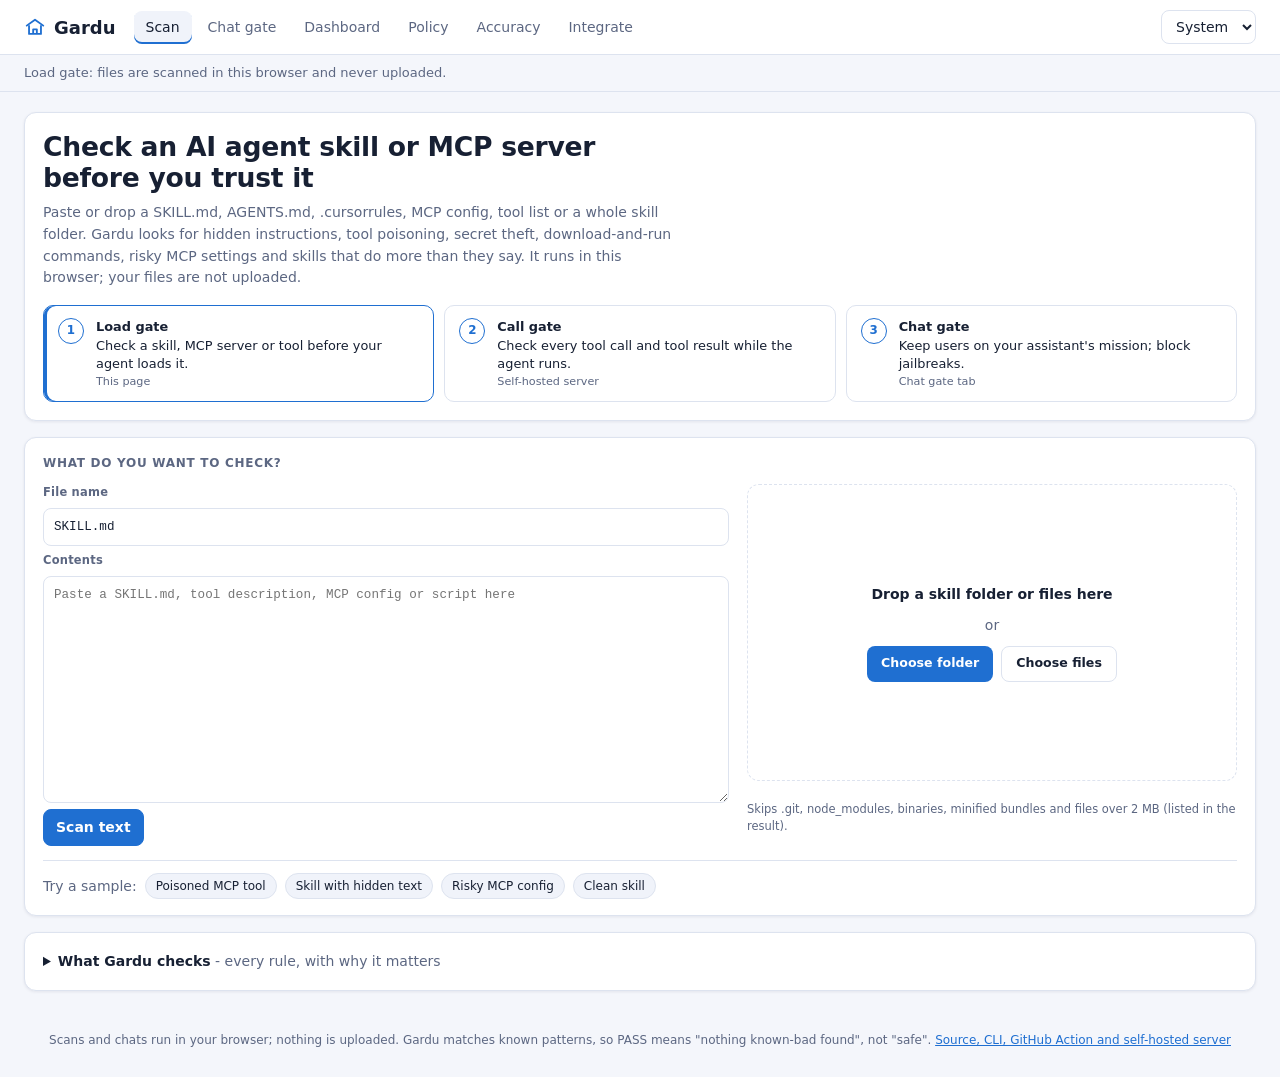
==== web/index.html @ 50b0430a "Gardu v0.1.0: load gate (skill/MCP/tool scanner), call gate, chat gate Merges ScopeGuard's chat guar" ====
<!DOCTYPE html>
<html lang="en">
<head>
<meta charset="UTF-8">
<meta name="viewport" content="width=device-width, initial-scale=1, viewport-fit=cover">
<meta name="description" content="Gardu checks AI agent skills, MCP servers and tool output for prompt injection, hidden text, leaked secrets and risky commands, and keeps business assistants on their mission.">
<meta name="theme-color" content="#0f1420">
<meta name="color-scheme" content="dark light">
<meta name="apple-mobile-web-app-capable" content="yes">
<meta name="apple-mobile-web-app-status-bar-style" content="black-translucent">
<meta name="apple-mobile-web-app-title" content="Gardu">
<title>Gardu: check AI agent skills and MCP servers before you trust them</title>
<script>
  // Apply the saved theme before first paint so the page never flashes the wrong colours.
  (function () {
    var saved = {};
    try {
      saved = JSON.parse(localStorage.getItem("scopeguard-settings-v1") || "{}");
    } catch (error) {
      saved = {};
    }
    var theme = saved.theme || "system";
    if (theme === "system") {
      theme = window.matchMedia("(prefers-color-scheme: light)").matches ? "light" : "dark";
    }
    document.documentElement.dataset.theme = theme;
  })();
</script>
<link rel="manifest" href="manifest.webmanifest">
<link rel="icon" href="icons/icon-192.png">
<link rel="apple-touch-icon" href="icons/apple-touch-icon.png">
<link rel="stylesheet" href="styles.css">
</head>
<body>
<header class="topbar">
  <h1 class="brand-title"><a class="brand" href="#/scan" aria-label="Gardu home">
    <span class="brand-mark" aria-hidden="true"><svg viewBox="0 0 24 24" width="22" height="22"><path d="M3 10.5 12 4l9 6.5" fill="none" stroke="currentColor" stroke-width="2" stroke-linecap="round" stroke-linejoin="round"/><path d="M5.5 10v9.5h13V10" fill="none" stroke="currentColor" stroke-width="2" stroke-linejoin="round"/><path d="M10 19.5v-5h4v5" fill="none" stroke="currentColor" stroke-width="2" stroke-linejoin="round"/></svg></span>
    <span class="brand-name">Gardu</span>
  </a></h1>
  <nav class="tabs" aria-label="Sections">
    <a href="#/scan" data-route="scan">Scan</a>
    <a href="#/try" data-route="try">Chat gate</a>
    <a href="#/dashboard" data-route="dashboard">Dashboard</a>
    <a href="#/policy" data-route="policy">Policy</a>
    <a href="#/accuracy" data-route="accuracy">Accuracy</a>
    <a href="#/integrate" data-route="integrate">Integrate</a>
  </nav>
  <div class="topbar-tools">
    <label class="select-label">
      <span class="visually-hidden">Assistant policy</span>
      <select id="policy-select" title="Which business assistant to guard"></select>
    </label>
    <label class="select-label">
      <span class="visually-hidden">Theme</span>
      <select id="theme-select" title="Theme">
        <option value="system">System</option>
        <option value="light">Light</option>
        <option value="dark">Dark</option>
      </select>
    </label>
  </div>
</header>
<p class="mission-bar" id="mission-bar"></p>
<main id="view" tabindex="-1"></main>
<div class="toast" id="toast" role="status" aria-live="polite" hidden></div>
<footer class="footer">
  Scans and chats run in your browser; nothing is uploaded. Gardu matches known patterns, so PASS means "nothing known-bad found", not "safe".
  <a href="https://github.com/juw12/gardu" rel="noopener">Source, CLI, GitHub Action and self-hosted server</a>
</footer>
<script src="engine.js"></script>
<script src="scan.js"></script>
<script src="scanview.js"></script>
<script src="store.js"></script>
<script src="app.js"></script>
</body>
</html>
---- web/styles.css ----
:root,
:root[data-theme="dark"] {
  --bg: #0f1420;
  --panel: #171e2e;
  --panel-2: #1d2639;
  --line: #26304a;
  --text: #e6e9f2;
  --muted: #8b95b0;
  --input: #0c111b;
  --accent: #4aa3ff;
  --allow: #2fbf71;
  --adjacent: #4aa3ff;
  --redirect: #f0b43c;
  --throttle: #f07d3c;
  --block: #e5484d;
  --bubble-user: #24406b;
  --shadow: 0 1px 2px rgb(0 0 0 / 30%);
  color-scheme: dark;
}

:root[data-theme="light"] {
  --bg: #f4f6fb;
  --panel: #ffffff;
  --panel-2: #f0f3fa;
  --line: #dde3ef;
  --text: #172033;
  --muted: #5c6782;
  --input: #ffffff;
  --accent: #1f6fd1;
  --allow: #1f9d5a;
  --adjacent: #1f6fd1;
  --redirect: #c98a06;
  --throttle: #d4621a;
  --block: #d1343a;
  --bubble-user: #dce9fb;
  --shadow: 0 1px 3px rgb(20 30 60 / 8%);
  color-scheme: light;
}

* {
  box-sizing: border-box;
}

html,
body {
  margin: 0;
  background: var(--bg);
  color: var(--text);
  font: 14px/1.5 "Segoe UI", system-ui, -apple-system, sans-serif;
}

a {
  color: var(--accent);
}

.visually-hidden {
  position: absolute;
  width: 1px;
  height: 1px;
  overflow: hidden;
  clip: rect(0 0 0 0);
  white-space: nowrap;
}

/* ---------- top bar ---------- */

.topbar {
  position: sticky;
  top: 0;
  z-index: 10;
  display: flex;
  align-items: center;
  gap: 18px;
  padding: 10px 24px;
  background: var(--panel);
  border-bottom: 1px solid var(--line);
  flex-wrap: wrap;
}

.brand {
  display: flex;
  align-items: center;
  gap: 8px;
  color: var(--text);
  text-decoration: none;
  font-weight: 700;
  font-size: 18px;
}

.brand-mark {
  color: var(--accent);
}

.tabs {
  display: flex;
  gap: 4px;
  flex-wrap: wrap;
}

.tabs a {
  padding: 6px 12px;
  border-radius: 8px;
  color: var(--muted);
  text-decoration: none;
  font-weight: 500;
}

.tabs a:hover {
  color: var(--text);
  background: var(--panel-2);
}

.tabs a.active {
  color: var(--text);
  background: var(--panel-2);
  box-shadow: inset 0 -2px 0 var(--accent);
}

.topbar-tools {
  margin-left: auto;
  display: flex;
  gap: 8px;
}

select,
input,
textarea,
button {
  font: inherit;
  color: var(--text);
}

select,
input[type="text"],
input[type="number"],
textarea {
  background: var(--input);
  border: 1px solid var(--line);
  border-radius: 8px;
  padding: 7px 10px;
}

textarea {
  width: 100%;
  resize: vertical;
  min-height: 90px;
}

input:focus-visible,
select:focus-visible,
textarea:focus-visible,
button:focus-visible,
a:focus-visible {
  outline: 2px solid var(--accent);
  outline-offset: 1px;
}

button {
  background: var(--panel-2);
  border: 1px solid var(--line);
  border-radius: 8px;
  padding: 7px 12px;
  cursor: pointer;
}

button:hover {
  border-color: var(--accent);
}

button.primary {
  background: var(--accent);
  border-color: var(--accent);
  color: #fff;
  font-weight: 600;
}

button.danger:hover {
  border-color: var(--block);
  color: var(--block);
}

button.small {
  padding: 3px 8px;
  font-size: 12px;
}

.mission-bar {
  margin: 0;
  padding: 8px 24px;
  color: var(--muted);
  border-bottom: 1px solid var(--line);
  font-size: 13px;
}

/* ---------- layout ---------- */

main {
  padding: 20px 24px 40px;
  display: grid;
  gap: 16px;
  grid-template-columns: repeat(12, 1fr);
  max-width: 1440px;
  margin: 0 auto;
  outline: none;
}

.card {
  background: var(--panel);
  border: 1px solid var(--line);
  border-radius: 12px;
  padding: 16px 18px;
  box-shadow: var(--shadow);
  min-width: 0;
}

.card h2 {
  margin: 0 0 12px;
  font-size: 12px;
  text-transform: uppercase;
  letter-spacing: 0.06em;
  color: var(--muted);
}

.card h3 {
  margin: 14px 0 6px;
  font-size: 14px;
}

.span3 { grid-column: span 3; }
.span4 { grid-column: span 4; }
.span5 { grid-column: span 5; }
.span6 { grid-column: span 6; }
.span7 { grid-column: span 7; }
.span8 { grid-column: span 8; }
.span12 { grid-column: span 12; }

@media (max-width: 960px) {
  .span3, .span4, .span5, .span6, .span7, .span8 { grid-column: span 12; }
  .kpi { grid-column: span 6; }
  .topbar-tools { margin-left: 0; }
}

@media (max-width: 520px) {
  main { padding: 12px; }
  .kpi { grid-column: span 12; }
}

.muted {
  color: var(--muted);
}

.row {
  display: flex;
  gap: 8px;
  align-items: center;
  flex-wrap: wrap;
}

.stack {
  display: grid;
  gap: 10px;
}

.pill {
  display: inline-block;
  padding: 1px 9px;
  border-radius: 10px;
  font-size: 12px;
  font-weight: 700;
  letter-spacing: 0.02em;
  color: #0f1420;
  white-space: nowrap;
}

.pill.ALLOW { background: var(--allow); }
.pill.ADJACENT { background: var(--adjacent); }
.pill.REDIRECT { background: var(--redirect); }
.pill.THROTTLE { background: var(--throttle); }
.pill.BLOCK { background: var(--block); color: #fff; }

/* ---------- try it ---------- */

.chat-log {
  height: 440px;
  overflow-y: auto;
  display: flex;
  flex-direction: column;
  gap: 10px;
  padding: 12px;
  background: var(--panel-2);
  border-radius: 10px;
  border: 1px solid var(--line);
}

.chat-empty {
  margin: auto;
  text-align: center;
  color: var(--muted);
  max-width: 340px;
}

.bubble {
  max-width: 82%;
  padding: 8px 12px;
  border-radius: 12px;
  word-break: break-word;
}

.bubble.user {
  align-self: flex-end;
  background: var(--bubble-user);
  border-bottom-right-radius: 4px;
}

.bubble.bot {
  align-self: flex-start;
  background: var(--panel);
  border: 1px solid var(--line);
  border-bottom-left-radius: 4px;
}

.bubble .who {
  font-size: 11px;
  color: var(--muted);
  margin-bottom: 2px;
}

.bubble .meta {
  margin-top: 4px;
  font-size: 12px;
  color: var(--muted);
}

.bubble.selectable {
  cursor: pointer;
}

.bubble.selected {
  outline: 2px solid var(--accent);
}

.composer {
  display: flex;
  gap: 8px;
  margin-top: 10px;
}

.composer input {
  flex: 1;
  min-width: 0;
}

.chips {
  display: flex;
  flex-wrap: wrap;
  gap: 6px;
  margin-top: 10px;
}

.chip {
  border-radius: 14px;
  padding: 3px 10px;
  font-size: 12px;
}

.score-row {
  display: grid;
  grid-template-columns: 96px 1fr 48px;
  gap: 8px;
  align-items: center;
  margin: 6px 0;
}

.bar {
  height: 10px;
  border-radius: 5px;
  background: var(--line);
  overflow: hidden;
}

.bar > span {
  display: block;
  height: 100%;
}

.explain-empty {
  color: var(--muted);
}

dl.facts {
  display: grid;
  grid-template-columns: max-content 1fr;
  gap: 4px 12px;
  margin: 10px 0 0;
}

dl.facts dt {
  color: var(--muted);
}

dl.facts dd {
  margin: 0;
  word-break: break-word;
}

/* ---------- dashboard ---------- */

.kpi {
  grid-column: span 3;
}

.kpi .value {
  font-size: 28px;
  font-weight: 650;
}

.kpi .sub {
  color: var(--muted);
  font-size: 12px;
}

.bar-row {
  display: grid;
  grid-template-columns: 92px 1fr 40px;
  gap: 8px;
  align-items: center;
  margin: 7px 0;
}

table {
  width: 100%;
  border-collapse: collapse;
}

th,
td {
  text-align: left;
  padding: 6px 8px;
  border-bottom: 1px solid var(--line);
  vertical-align: top;
}

th {
  color: var(--muted);
  font-weight: 500;
  font-size: 12px;
}

td.msg {
  word-break: break-word;
}

.table-wrap {
  overflow-x: auto;
}

.cluster {
  padding: 7px 0;
  border-bottom: 1px solid var(--line);
}

.cluster:last-child {
  border-bottom: none;
}

.cluster .theme {
  font-weight: 600;
}

/* ---------- policy ---------- */

.template-grid {
  display: grid;
  grid-template-columns: repeat(auto-fill, minmax(220px, 1fr));
  gap: 10px;
}

.template {
  text-align: left;
  padding: 12px;
  border-radius: 10px;
  display: grid;
  gap: 4px;
}

.template.active {
  border-color: var(--accent);
  box-shadow: inset 0 0 0 1px var(--accent);
}

.template .name {
  font-weight: 600;
}

.template .desc {
  color: var(--muted);
  font-size: 12px;
}

.form-grid {
  display: grid;
  grid-template-columns: repeat(auto-fill, minmax(260px, 1fr));
  gap: 12px;
}

.field {
  display: grid;
  gap: 4px;
}

.field > span {
  font-size: 12px;
  color: var(--muted);
}

.field input,
.field textarea {
  width: 100%;
}

.examples-grid {
  display: grid;
  grid-template-columns: repeat(3, 1fr);
  gap: 12px;
}

@media (max-width: 960px) {
  .examples-grid { grid-template-columns: 1fr; }
}

.examples-grid textarea {
  min-height: 220px;
  font-size: 13px;
}

.learned-list {
  display: grid;
  gap: 4px;
}

.learned-item {
  display: flex;
  gap: 8px;
  align-items: center;
  justify-content: space-between;
  padding: 4px 0;
  border-bottom: 1px solid var(--line);
}

/* ---------- accuracy & integrate ---------- */

.metric-grid {
  display: grid;
  grid-template-columns: repeat(auto-fill, minmax(170px, 1fr));
  gap: 10px;
  margin: 10px 0;
}

.metric {
  background: var(--panel-2);
  border: 1px solid var(--line);
  border-radius: 10px;
  padding: 10px 12px;
}

.metric .value {
  font-size: 22px;
  font-weight: 650;
}

.ok { color: var(--allow); }
.bad { color: var(--block); }

pre {
  background: var(--input);
  border: 1px solid var(--line);
  border-radius: 10px;
  padding: 12px;
  overflow-x: auto;
  font-size: 12.5px;
  line-height: 1.45;
}

code {
  font-family: "Cascadia Code", Consolas, monospace;
}

.prose p,
.prose li {
  max-width: 820px;
}

/* ---------- toast & footer ---------- */

.toast {
  position: fixed;
  bottom: 18px;
  left: 50%;
  transform: translateX(-50%);
  background: var(--text);
  color: var(--bg);
  padding: 8px 16px;
  border-radius: 10px;
  font-weight: 500;
  z-index: 20;
}

.footer {
  text-align: center;
  color: var(--muted);
  font-size: 12px;
  padding: 0 24px 28px;
}

@media (prefers-reduced-motion: no-preference) {
  .bubble.fresh {
    animation: rise 0.18s ease-out;
  }

  @keyframes rise {
    from { opacity: 0; transform: translateY(4px); }
    to { opacity: 1; transform: none; }
  }
}

/* hone 2026-11-07: WCAG AA + phone fit, no visual redesign */
.brand-title { margin: 0; font-size: inherit; font-weight: inherit; line-height: inherit; }
/* Light theme: dark ink on the mid-blue and red pills is 3.7:1; white ink is 4.9:1. Other pills keep dark ink (>= 4.8:1). */
[data-theme="light"] .pill.ADJACENT,
[data-theme="light"] .pill.BLOCK { color: #ffffff; }
@media (max-width: 640px) {
  .brand { min-height: 44px; }
  .chip { min-height: 44px; }
  .footer a { display: inline-block; padding: 14px 0; }
}

/* ---------- Gardu scan page (load gate) ---------- */
:root, :root[data-theme="dark"] { --sev-critical: #ff6b6b; --sev-high: #f59e4a; --sev-medium: #e8c252; --sev-low: #8b95b0; --pass: #3ccf86; }
:root[data-theme="light"] { --sev-critical: #c4262e; --sev-high: #b85a10; --sev-medium: #8a6400; --sev-low: #5c6782; --pass: #17834b; }
.brand-mark svg { display: block; color: var(--accent); }
.scan-hero { padding-bottom: 18px; }
.scan-title { font-size: clamp(1.35rem, 2.4vw, 1.9rem); line-height: 1.2; margin: 2px 0 8px; letter-spacing: -0.01em; max-width: 30ch; }
.lede { color: var(--muted); max-width: 72ch; margin: 0 0 16px; line-height: 1.55; }
.gates { display: grid; grid-template-columns: repeat(3, minmax(0, 1fr)); gap: 10px; }
.gate { display: flex; gap: 12px; align-items: flex-start; padding: 12px 14px; border: 1px solid var(--line); border-radius: 10px; color: var(--text); text-decoration: none; background: var(--input); }
a.gate:hover { border-color: var(--accent); }
.gate.current { border-color: var(--accent); box-shadow: inset 3px 0 0 var(--accent); }
.gate-num { flex: none; width: 26px; height: 26px; border-radius: 50%; display: grid; place-items: center; font-weight: 700; font-size: 0.85rem; border: 1.5px solid var(--accent); color: var(--accent); }
.gate-body { display: grid; gap: 2px; font-size: 0.92rem; line-height: 1.35; }
.gate-body small { font-size: 0.8rem; }
.scan-grid { display: grid; grid-template-columns: minmax(0, 1.4fr) minmax(0, 1fr); gap: 18px; align-items: stretch; }
.paste-col { display: grid; gap: 6px; align-content: start; }
.field-label { font-size: 0.82rem; color: var(--muted); font-weight: 600; letter-spacing: 0.02em; }
#scan-name, #scan-text { width: 100%; box-sizing: border-box; background: var(--input); color: var(--text); border: 1px solid var(--line); border-radius: 8px; padding: 9px 10px; font: 0.9rem/1.5 ui-monospace, SFMono-Regular, Menlo, Consolas, monospace; }
#scan-text { min-height: 210px; resize: vertical; }
#scan-name:focus-visible, #scan-text:focus-visible, .dropzone:focus-visible { outline: 2px solid var(--accent); outline-offset: 1px; }
.drop-col { display: grid; grid-template-rows: 1fr auto; gap: 8px; }
.dropzone { display: grid; place-content: center; justify-items: center; gap: 10px; text-align: center; min-height: 210px; border: 1.5px dashed var(--line); border-radius: 12px; padding: 20px; background: var(--input); cursor: pointer; }
.dropzone.over { border-color: var(--accent); background: color-mix(in srgb, var(--accent) 8%, var(--input)); }
.drop-actions { display: flex; gap: 8px; flex-wrap: wrap; justify-content: center; }
.button-like { display: inline-flex; align-items: center; min-height: 36px; padding: 0 14px; border-radius: 8px; font-weight: 600; font-size: 0.9rem; cursor: pointer; background: var(--accent); color: #fff; }
.button-like.secondary { background: transparent; color: var(--text); border: 1px solid var(--line); }
.small { font-size: 0.82rem; }
.samples { display: flex; gap: 8px; flex-wrap: wrap; align-items: center; margin-top: 14px; padding-top: 12px; border-top: 1px solid var(--line); }
.verdict { display: grid; grid-template-columns: auto 1fr auto; gap: 16px; align-items: center; padding: 16px 18px; border-radius: 12px; border: 1px solid var(--line); margin-bottom: 14px; }
.verdict-word { font: 800 1.35rem/1 ui-monospace, SFMono-Regular, Menlo, Consolas, monospace; letter-spacing: 0.06em; padding: 8px 12px; border-radius: 8px; border: 2px solid currentColor; }
.verdict-text { display: grid; gap: 2px; }
.verdict-text strong { font-size: 1.05rem; }
.verdict-text span { color: var(--muted); font-size: 0.9rem; }
.verdict-meta { display: grid; gap: 2px; text-align: right; font-size: 0.85rem; }
.verdict.FAIL { background: color-mix(in srgb, var(--sev-critical) 9%, var(--panel)); border-color: color-mix(in srgb, var(--sev-critical) 45%, var(--line)); }
.verdict.FAIL .verdict-word { color: var(--sev-critical); }
.verdict.REVIEW { background: color-mix(in srgb, var(--sev-medium) 10%, var(--panel)); border-color: color-mix(in srgb, var(--sev-medium) 45%, var(--line)); }
.verdict.REVIEW .verdict-word { color: var(--sev-medium); }
.verdict.PASS { background: color-mix(in srgb, var(--pass) 9%, var(--panel)); border-color: color-mix(in srgb, var(--pass) 45%, var(--line)); }
.verdict.PASS .verdict-word { color: var(--pass); }
.filters { display: flex; gap: 6px; flex-wrap: wrap; margin-bottom: 12px; }
.chip.on { border-color: var(--accent); color: var(--accent); }
.findings { list-style: none; margin: 0; padding: 0; display: grid; gap: 10px; }
.finding { border: 1px solid var(--line); border-left-width: 4px; border-radius: 10px; padding: 12px 14px; background: var(--panel); }
.finding.sev-critical { border-left-color: var(--sev-critical); }
.finding.sev-high { border-left-color: var(--sev-high); }
.finding.sev-medium { border-left-color: var(--sev-medium); }
.finding.sev-low { border-left-color: var(--sev-low); }
.finding-head { display: flex; flex-wrap: wrap; gap: 8px 10px; align-items: baseline; }
.finding-title { font-size: 0.98rem; }
.finding .where { margin-left: auto; color: var(--muted); font-size: 0.82rem; word-break: break-all; }
.rule-id { font-size: 0.8rem; color: var(--muted); }
.sev { display: inline-block; min-width: 64px; text-align: center; font: 700 0.72rem/1 ui-monospace, SFMono-Regular, Menlo, Consolas, monospace; text-transform: uppercase; letter-spacing: 0.06em; padding: 5px 7px; border-radius: 999px; border: 1.5px solid currentColor; }
.sev.critical { color: var(--sev-critical); } .sev.high { color: var(--sev-high); } .sev.medium { color: var(--sev-medium); } .sev.low { color: var(--sev-low); }
.evidence { margin: 10px 0 8px; padding: 8px 10px; white-space: pre-wrap; word-break: break-word; font-size: 0.84rem; max-height: 9em; overflow: auto; }
.hidden-text { display: grid; gap: 4px; margin: 0 0 8px; padding: 8px 10px; border-radius: 8px; border: 1px dashed var(--sev-critical); background: color-mix(in srgb, var(--sev-critical) 6%, transparent); }
.hidden-label { font-size: 0.75rem; font-weight: 700; text-transform: uppercase; letter-spacing: 0.06em; color: var(--sev-critical); }
.hidden-text code { white-space: pre-wrap; word-break: break-word; }
.why, .fix { margin: 4px 0; font-size: 0.9rem; line-height: 1.5; }
.why .k, .fix .k { font-weight: 700; color: var(--text); }
.why { color: var(--muted); }
.refs { margin: 6px 0 0; display: flex; gap: 12px; font-size: 0.8rem; }
.refs a { color: var(--accent); }
.files-summary { margin: 12px 0 0; font-size: 0.9rem; }
.files-summary ul { margin: 8px 0 0; padding-left: 18px; display: grid; gap: 4px; }
.sev-dot { display: inline-block; width: 8px; height: 8px; border-radius: 50%; margin-right: 6px; vertical-align: middle; background: var(--sev-low); }
.sev-dot.FAIL { background: var(--sev-critical); } .sev-dot.REVIEW { background: var(--sev-medium); }
.scan-report .row { margin-top: 14px; }
.rules-list summary { cursor: pointer; padding: 2px 0; }
.rules-list table { width: 100%; border-collapse: collapse; margin-top: 12px; font-size: 0.88rem; }
.rules-list th, .rules-list td { text-align: left; vertical-align: top; padding: 8px 10px; border-top: 1px solid var(--line); }
.rules-list td:first-child, .rules-list td:nth-child(2) { white-space: nowrap; }
@media (max-width: 860px) {
  .gates { grid-template-columns: 1fr; }
  .scan-grid { grid-template-columns: 1fr; }
  .dropzone { min-height: 140px; }
  .verdict { grid-template-columns: 1fr; text-align: left; }
  .verdict-meta { text-align: left; }
  .finding .where { margin-left: 0; width: 100%; }
}

/* The results host is only a wrapper: let its card join the page grid at full width. */
.scan-results { display: contents; }

/* Phones: the wrapped header was ~200px tall and sticky, covering a quarter of the screen.
   Keep it in the page flow and let the tabs scroll sideways on one line. */
@media (max-width: 640px) {
  .topbar { position: static; gap: 10px; padding: 8px 16px; }
  .topbar .tabs { flex-wrap: nowrap; overflow-x: auto; width: 100%; scrollbar-width: none; }
  .topbar .tabs a { flex: 0 0 auto; }
}
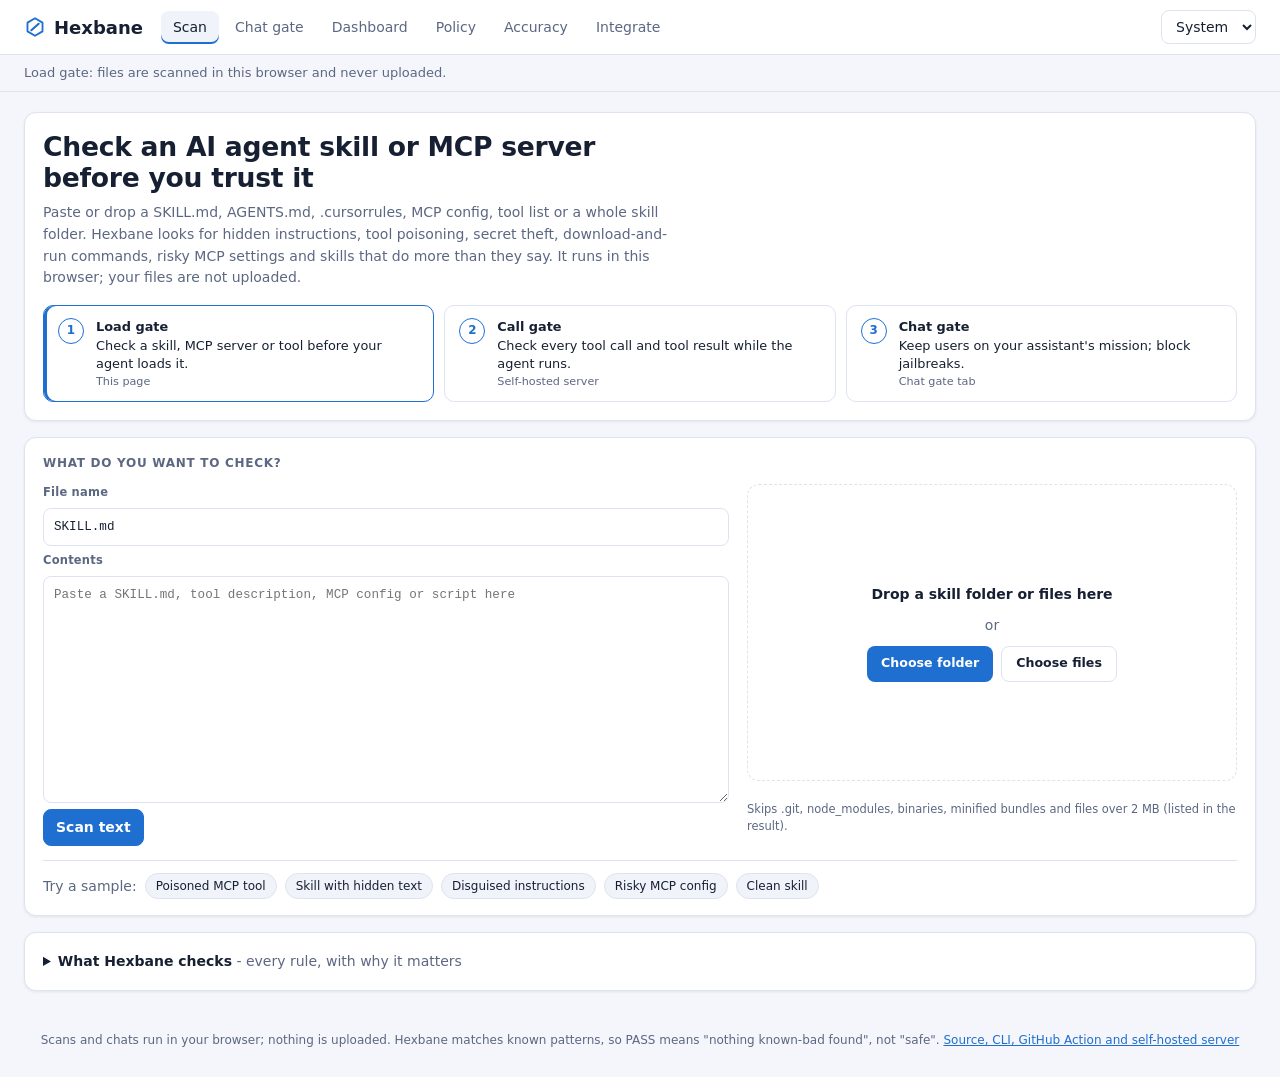
==== commit 31899038: "Hexbane v0.2.0: rename from Gardu, unfold disguised text, copy-paste fixes - Rename Gardu -> Hexbane" ====
--- a/web/index.html
+++ b/web/index.html
@@ -3,13 +3,13 @@
 <head>
 <meta charset="UTF-8">
 <meta name="viewport" content="width=device-width, initial-scale=1, viewport-fit=cover">
-<meta name="description" content="Gardu checks AI agent skills, MCP servers and tool output for prompt injection, hidden text, leaked secrets and risky commands, and keeps business assistants on their mission.">
+<meta name="description" content="Hexbane checks AI agent skills, MCP servers and tool output for prompt injection, hidden text, leaked secrets and risky commands, and keeps business assistants on their mission.">
 <meta name="theme-color" content="#0f1420">
 <meta name="color-scheme" content="dark light">
 <meta name="apple-mobile-web-app-capable" content="yes">
 <meta name="apple-mobile-web-app-status-bar-style" content="black-translucent">
-<meta name="apple-mobile-web-app-title" content="Gardu">
-<title>Gardu: check AI agent skills and MCP servers before you trust them</title>
+<meta name="apple-mobile-web-app-title" content="Hexbane">
+<title>Hexbane: check AI agent skills and MCP servers before you trust them</title>
 <script>
   // Apply the saved theme before first paint so the page never flashes the wrong colours.
   (function () {
@@ -33,9 +33,9 @@
 </head>
 <body>
 <header class="topbar">
-  <h1 class="brand-title"><a class="brand" href="#/scan" aria-label="Gardu home">
-    <span class="brand-mark" aria-hidden="true"><svg viewBox="0 0 24 24" width="22" height="22"><path d="M3 10.5 12 4l9 6.5" fill="none" stroke="currentColor" stroke-width="2" stroke-linecap="round" stroke-linejoin="round"/><path d="M5.5 10v9.5h13V10" fill="none" stroke="currentColor" stroke-width="2" stroke-linejoin="round"/><path d="M10 19.5v-5h4v5" fill="none" stroke="currentColor" stroke-width="2" stroke-linejoin="round"/></svg></span>
-    <span class="brand-name">Gardu</span>
+  <h1 class="brand-title"><a class="brand" href="#/scan" aria-label="Hexbane home">
+    <span class="brand-mark" aria-hidden="true"><svg viewBox="0 0 24 24" width="22" height="22"><path d="M12 2.5 20.2 7.25v9.5L12 21.5 3.8 16.75v-9.5Z" fill="none" stroke="currentColor" stroke-width="2" stroke-linejoin="round"/><path d="M8 15.5 16 8.5" fill="none" stroke="currentColor" stroke-width="2.4" stroke-linecap="round"/></svg></span>
+    <span class="brand-name">Hexbane</span>
   </a></h1>
   <nav class="tabs" aria-label="Sections">
     <a href="#/scan" data-route="scan">Scan</a>
@@ -64,8 +64,8 @@
 <main id="view" tabindex="-1"></main>
 <div class="toast" id="toast" role="status" aria-live="polite" hidden></div>
 <footer class="footer">
-  Scans and chats run in your browser; nothing is uploaded. Gardu matches known patterns, so PASS means "nothing known-bad found", not "safe".
-  <a href="https://github.com/juw12/gardu" rel="noopener">Source, CLI, GitHub Action and self-hosted server</a>
+  Scans and chats run in your browser; nothing is uploaded. Hexbane matches known patterns, so PASS means "nothing known-bad found", not "safe".
+  <a href="https://github.com/juw12/hexbane" rel="noopener">Source, CLI, GitHub Action and self-hosted server</a>
 </footer>
 <script src="engine.js"></script>
 <script src="scan.js"></script>
--- a/web/styles.css
+++ b/web/styles.css
@@ -634,7 +634,7 @@
   .footer a { display: inline-block; padding: 14px 0; }
 }
 
-/* ---------- Gardu scan page (load gate) ---------- */
+/* ---------- Hexbane scan page (load gate) ---------- */
 :root, :root[data-theme="dark"] { --sev-critical: #ff6b6b; --sev-high: #f59e4a; --sev-medium: #e8c252; --sev-low: #8b95b0; --pass: #3ccf86; }
 :root[data-theme="light"] { --sev-critical: #c4262e; --sev-high: #b85a10; --sev-medium: #8a6400; --sev-low: #5c6782; --pass: #17834b; }
 .brand-mark svg { display: block; color: var(--accent); }
@@ -725,3 +725,14 @@
   .topbar .tabs { flex-wrap: nowrap; overflow-x: auto; width: 100%; scrollbar-width: none; }
   .topbar .tabs a { flex: 0 0 auto; }
 }
+
+/* copy-paste fixes */
+.copy-block { position: relative; margin: .4rem 0 .2rem; }
+.copy-block pre { margin: 0; padding: .6rem 5.5rem .6rem .7rem; background: var(--code-bg, rgba(127,127,127,.12)); border-radius: 8px; overflow-x: auto; white-space: pre; font-size: .82rem; }
+.copy-block .copy-btn { position: absolute; top: .4rem; right: .4rem; }
+.finding details.suppress { margin-top: .3rem; font-size: .85rem; }
+.finding details.suppress summary { cursor: pointer; color: var(--muted, #6b7280); }
+@media (max-width: 640px) {
+  .copy-block pre { padding-right: .7rem; padding-bottom: 2.6rem; }
+  .copy-block .copy-btn { top: auto; bottom: .4rem; }
+}
